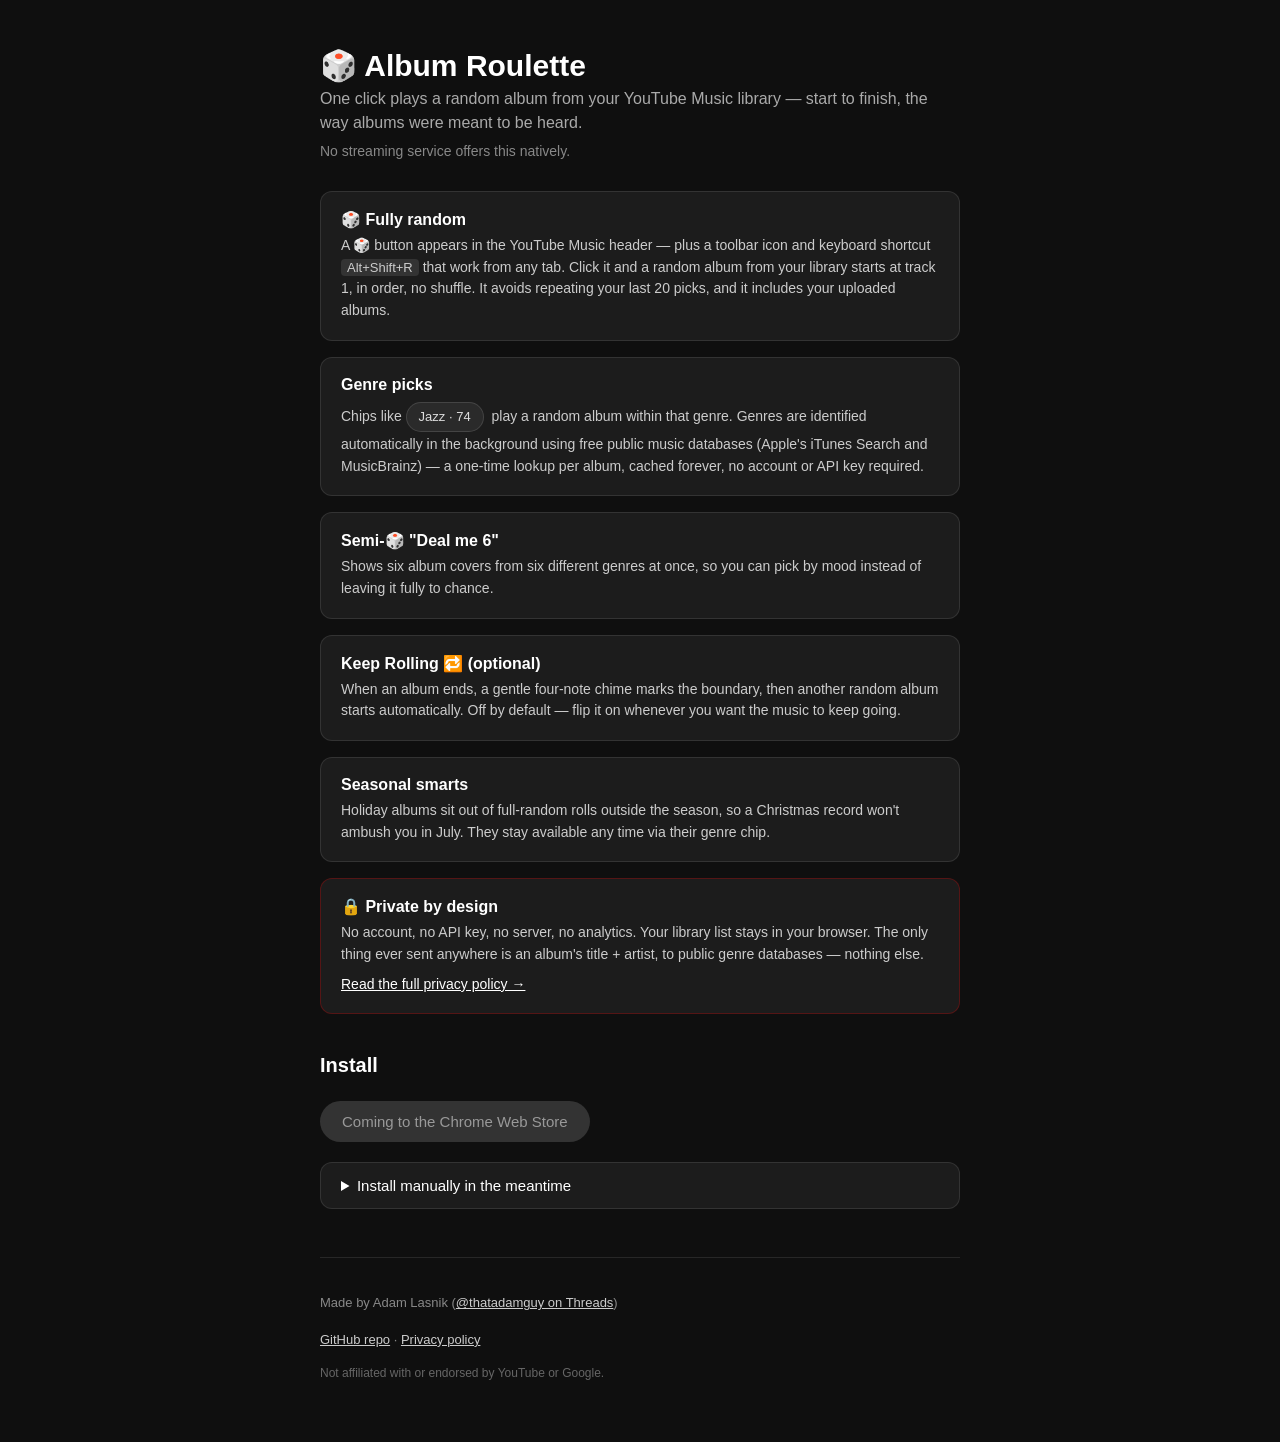
==== docs/index.html @ c7f88de7 "Add GitHub Pages site (docs/) and Chrome Web Store submission pack (store/) Co-Authored-By: Claude F" ====
<!DOCTYPE html>
<html lang="en">
<head>
<meta charset="utf-8">
<meta name="viewport" content="width=device-width, initial-scale=1">
<title>Album Roulette for YouTube Music 🎲</title>
<style>
  * { box-sizing: border-box; }
  body {
    background: #0f0f0f;
    color: #fff;
    font-family: Roboto, -apple-system, Arial, sans-serif;
    display: flex;
    justify-content: center;
    padding: 48px 16px;
    margin: 0;
  }
  main { max-width: 640px; width: 100%; }
  h1 { font-size: 30px; margin: 0 0 4px; }
  .tagline { color: #aaa; margin: 0 0 8px; font-size: 16px; line-height: 1.5; }
  .subtagline { color: #888; margin: 0 0 32px; font-size: 14px; }
  h2 { font-size: 20px; margin: 40px 0 16px; }
  .card {
    background: #1c1c1c;
    border: 1px solid rgba(255, 255, 255, 0.1);
    border-radius: 12px;
    padding: 18px 20px;
    margin-bottom: 16px;
  }
  .card h3 { font-size: 16px; margin: 0 0 6px; }
  .card p { color: #ccc; font-size: 14px; line-height: 1.55; margin: 0; }
  .card p + p { margin-top: 8px; }
  .chip {
    display: inline-block;
    background: #2a2a2a;
    border: 1px solid rgba(255, 255, 255, 0.12);
    border-radius: 999px;
    padding: 4px 12px;
    font-size: 13px;
    color: #ddd;
    margin: 2px 4px 2px 0;
  }
  kbd {
    background: #333;
    border-radius: 4px;
    padding: 1px 6px;
    font-family: inherit;
    font-size: 13px;
  }
  .privacy-card {
    border-color: rgba(255, 0, 0, 0.25);
  }
  .privacy-card h3 { color: #fff; }
  .go {
    display: inline-block;
    background: #f00;
    color: #fff;
    text-decoration: none;
    font-size: 15px;
    font-weight: 500;
    padding: 12px 22px;
    border-radius: 24px;
    margin-top: 8px;
    border: none;
    cursor: pointer;
  }
  .go:hover { background: #d00; }
  .go.disabled {
    background: #333;
    color: #999;
    cursor: default;
    pointer-events: none;
  }
  details {
    margin-top: 20px;
    background: #1c1c1c;
    border: 1px solid rgba(255, 255, 255, 0.1);
    border-radius: 12px;
    padding: 14px 20px;
  }
  summary {
    cursor: pointer;
    font-size: 15px;
    font-weight: 500;
    color: #fff;
  }
  details ol {
    color: #ccc;
    font-size: 14px;
    line-height: 1.7;
    margin: 12px 0 4px;
    padding-left: 20px;
  }
  details code {
    background: #333;
    border-radius: 4px;
    padding: 1px 6px;
    font-size: 13px;
  }
  a { color: #fff; }
  a.plain { color: #aaa; }
  footer {
    margin-top: 48px;
    padding-top: 20px;
    border-top: 1px solid rgba(255, 255, 255, 0.1);
    color: #888;
    font-size: 13px;
    line-height: 1.8;
  }
  footer a { color: #ccc; }
  .fine { color: #666; font-size: 12px; margin-top: 12px; line-height: 1.5; }
</style>
</head>
<body>
<main>
  <h1>🎲 Album Roulette</h1>
  <p class="tagline">One click plays a random album from your YouTube Music library — start to finish, the way albums were meant to be heard.</p>
  <p class="subtagline">No streaming service offers this natively.</p>

  <div class="card">
    <h3>🎲 Fully random</h3>
    <p>A 🎲 button appears in the YouTube Music header — plus a toolbar icon and keyboard shortcut <kbd>Alt+Shift+R</kbd> that work from any tab. Click it and a random album from your library starts at track 1, in order, no shuffle. It avoids repeating your last 20 picks, and it includes your uploaded albums.</p>
  </div>

  <div class="card">
    <h3>Genre picks</h3>
    <p>Chips like <span class="chip">Jazz · 74</span> play a random album within that genre. Genres are identified automatically in the background using free public music databases (Apple's iTunes Search and MusicBrainz) — a one-time lookup per album, cached forever, no account or API key required.</p>
  </div>

  <div class="card">
    <h3>Semi-🎲 "Deal me 6"</h3>
    <p>Shows six album covers from six different genres at once, so you can pick by mood instead of leaving it fully to chance.</p>
  </div>

  <div class="card">
    <h3>Keep Rolling 🔁 (optional)</h3>
    <p>When an album ends, a gentle four-note chime marks the boundary, then another random album starts automatically. Off by default — flip it on whenever you want the music to keep going.</p>
  </div>

  <div class="card">
    <h3>Seasonal smarts</h3>
    <p>Holiday albums sit out of full-random rolls outside the season, so a Christmas record won't ambush you in July. They stay available any time via their genre chip.</p>
  </div>

  <div class="card privacy-card">
    <h3>🔒 Private by design</h3>
    <p>No account, no API key, no server, no analytics. Your library list stays in your browser. The only thing ever sent anywhere is an album's title + artist, to public genre databases — nothing else.</p>
    <p><a href="privacy.html">Read the full privacy policy →</a></p>
  </div>

  <h2>Install</h2>
  <a class="go disabled" id="install-link" href="#">Coming to the Chrome Web Store</a>

  <details>
    <summary>Install manually in the meantime</summary>
    <ol>
      <li>Download or clone the GitHub repo: <a href="https://github.com/ThatAdamGuy/album-roulette">github.com/ThatAdamGuy/album-roulette</a></li>
      <li>Open <code>chrome://extensions</code> in Chrome</li>
      <li>Turn on <strong>Developer mode</strong> (top right)</li>
      <li>Click <strong>Load unpacked</strong> and select the folder you downloaded</li>
      <li>Open <a href="https://music.youtube.com/">music.youtube.com</a>, signed in, and look for the 🎲</li>
    </ol>
  </details>

  <footer>
    <p>Made by Adam Lasnik (<a href="https://www.threads.com/@thatadamguy">@thatadamguy on Threads</a>)</p>
    <p><a href="https://github.com/ThatAdamGuy/album-roulette">GitHub repo</a> · <a href="privacy.html">Privacy policy</a></p>
    <p class="fine">Not affiliated with or endorsed by YouTube or Google.</p>
  </footer>
</main>
</body>
</html>
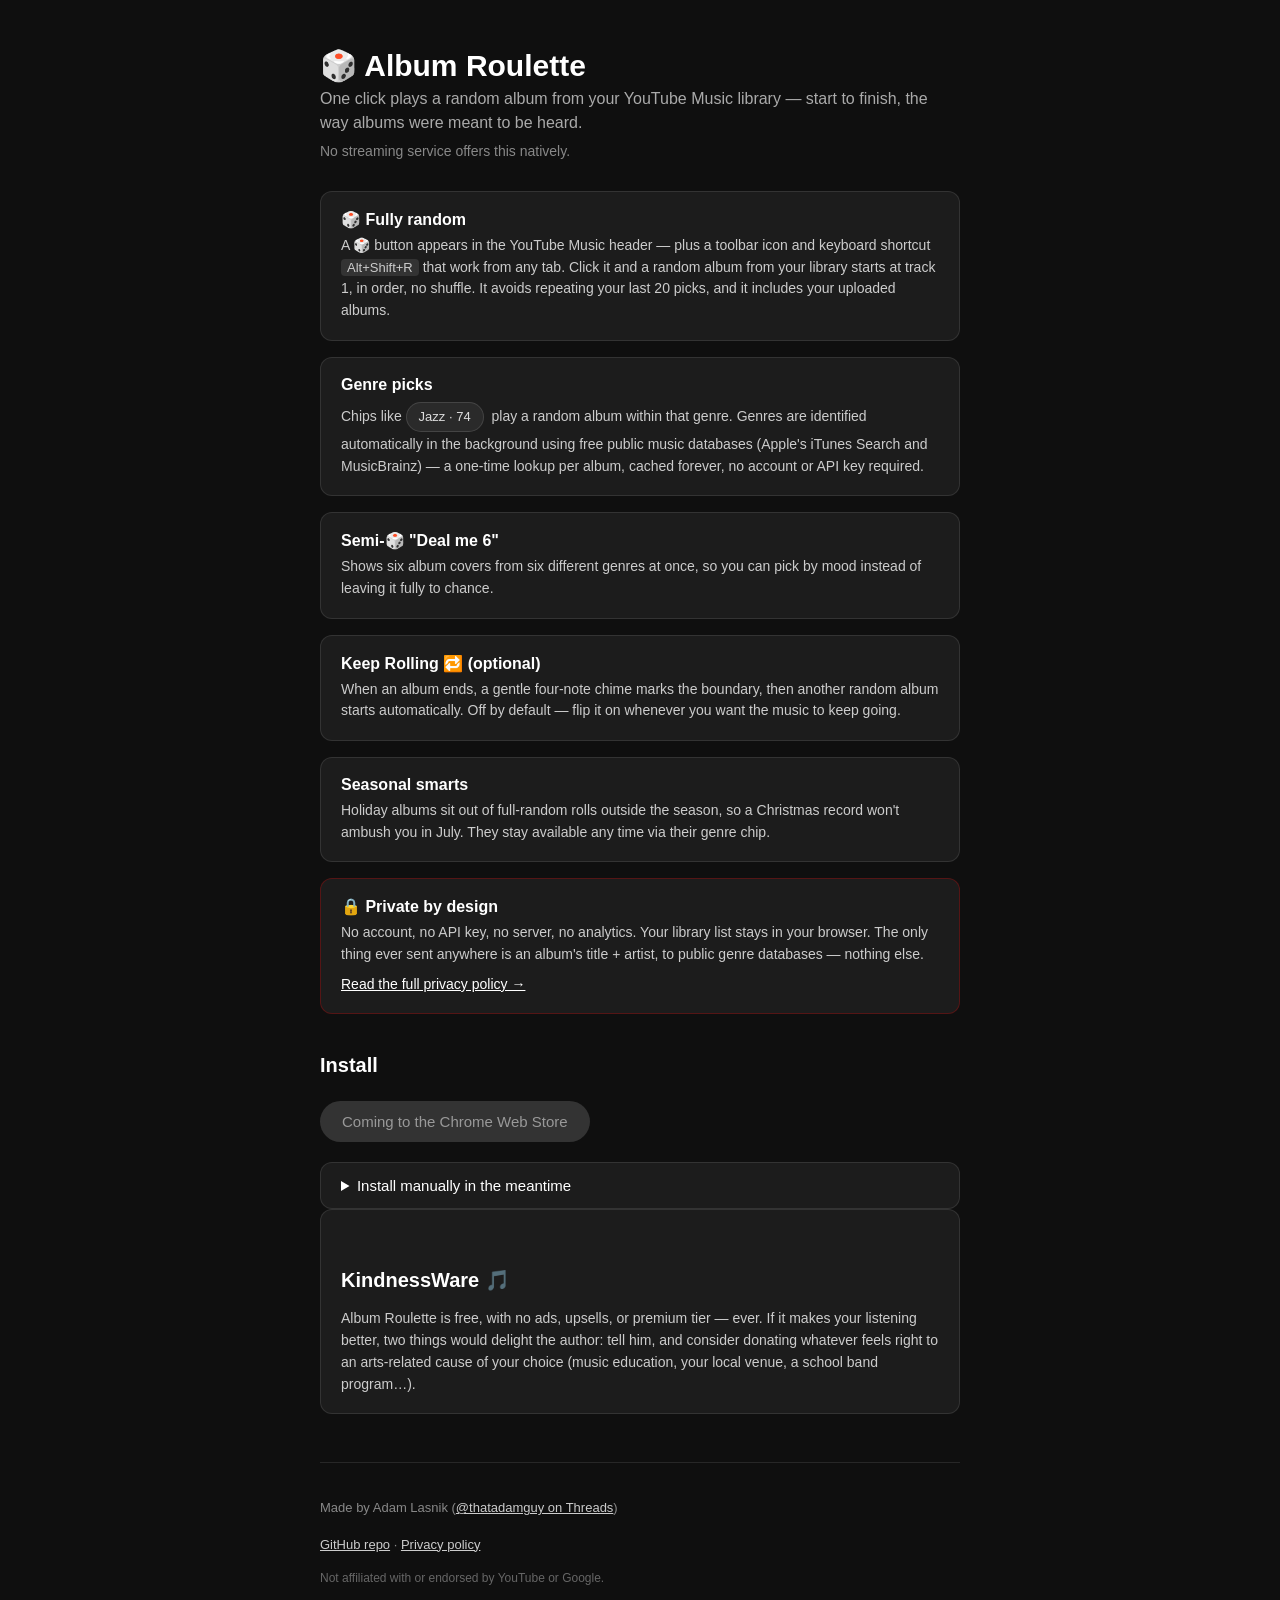
==== commit 0fed28e7: "Site: KindnessWare note + spam-safe contact email; store copy fixes Co-Authored-By: Claude Fable 5 <" ====
--- a/docs/index.html
+++ b/docs/index.html
@@ -162,6 +162,11 @@
     </ol>
   </details>
 
+  <div class="card">
+    <h2>KindnessWare &#127925;</h2>
+    <p>Album Roulette is free, with no ads, upsells, or premium tier — ever. If it makes your listening better, two things would delight the author: tell him, and consider donating whatever feels right to an arts-related cause of your choice (music education, your local venue, a school band program&hellip;).</p>
+  </div>
+
   <footer>
     <p>Made by Adam Lasnik (<a href="https://www.threads.com/@thatadamguy">@thatadamguy on Threads</a>)</p>
     <p><a href="https://github.com/ThatAdamGuy/album-roulette">GitHub repo</a> · <a href="privacy.html">Privacy policy</a></p>
